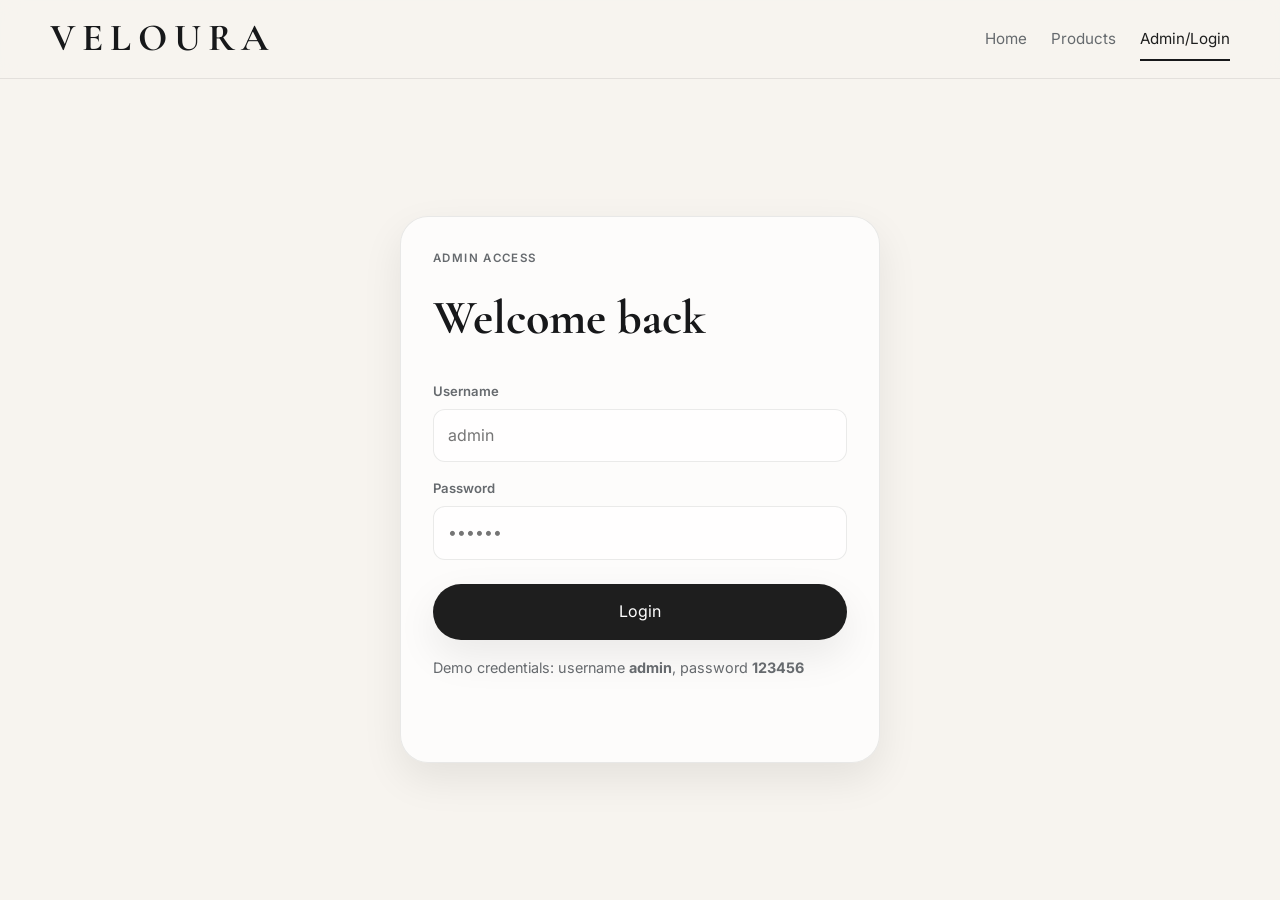
==== admin.html @ eae405dd "Version1OfSite" ====
<!DOCTYPE html>
<html lang="en">
  <head>
    <meta charset="UTF-8" />
    <meta name="viewport" content="width=device-width, initial-scale=1.0" />
    <title>Admin Dashboard | Veloura</title>
    <link rel="preconnect" href="https://fonts.googleapis.com" />
    <link rel="preconnect" href="https://fonts.gstatic.com" crossorigin />
    <link
      href="https://fonts.googleapis.com/css2?family=Cormorant+Garamond:wght@500;600;700&family=Inter:wght@400;500;600;700&display=swap"
      rel="stylesheet"
    />
    <link rel="stylesheet" href="css/style.css" />
    <link rel="stylesheet" href="css/admin.css" />
    <link rel="stylesheet" href="css/responsive.css" />
  </head>
  <body class="admin-body">
    <header class="site-header admin-header">
      <div class="container nav-wrapper">
        <a href="index.html" class="brand" aria-label="Veloura Home">VELOURA</a>
        <nav class="main-nav" id="main-nav" aria-label="Main navigation">
          <a href="index.html">Storefront</a>
          <a href="products.html">Products</a>
          <a href="admin.html" class="active">Dashboard</a>
        </nav>
        <button id="logout-btn" class="btn btn-secondary" type="button">Logout</button>
      </div>
    </header>

    <main class="admin-shell">
      <div class="container admin-layout">
        <aside class="admin-sidebar">
          <div class="sidebar-card">
            <p class="eyebrow">Control Panel</p>
            <h2>Admin</h2>
            <ul class="sidebar-menu">
              <li><a href="#stats">Overview</a></li>
              <li><a href="#product-management">Products</a></li>
              <li><a href="#category-management">Categories</a></li>
            </ul>
          </div>
        </aside>

        <section class="admin-main">
          <div id="stats" class="dashboard-grid">
            <div class="stat-card">
              <span>Total Products</span>
              <strong id="stat-total-products">0</strong>
            </div>
            <div class="stat-card">
              <span>Total Categories</span>
              <strong id="stat-total-categories">0</strong>
            </div>
            <div class="stat-card">
              <span>Active Products</span>
              <strong id="stat-active-products">0</strong>
            </div>
            <div class="stat-card">
              <span>Out of Stock</span>
              <strong id="stat-out-of-stock">0</strong>
            </div>
          </div>

          <div id="product-management" class="admin-panel">
            <div class="panel-header">
              <h3>Product Management</h3>
            </div>

            <form id="product-form" class="admin-form">
              <input type="hidden" id="product-id" />

              <div class="form-grid">
                <div class="form-group">
                  <label for="product-name">Product Name</label>
                  <input id="product-name" name="productName" type="text" required />
                </div>

                <div class="form-group">
                  <label for="product-sku">SKU</label>
                  <input id="product-sku" name="sku" type="text" required />
                </div>

                <div class="form-group">
                  <label for="product-category">Category</label>
                  <select id="product-category" name="category" required>
                    <option value="">Select Category</option>
                  </select>
                </div>

                <div class="form-group">
                  <label for="product-price">Price</label>
                  <input id="product-price" name="price" type="number" min="0" step="0.01" required />
                </div>

                <div class="form-group">
                  <label for="product-quantity">Quantity</label>
                  <input id="product-quantity" name="quantity" type="number" min="0" required />
                </div>

                <div class="form-group">
                  <label for="product-status">Status</label>
                  <select id="product-status" name="status">
                    <option value="active">Active</option>
                    <option value="inactive">Inactive</option>
                    <option value="out of stock">Out of Stock</option>
                  </select>
                </div>

                <div class="form-group full-width">
                  <label for="product-description">Description</label>
                  <textarea id="product-description" name="description" rows="4" required></textarea>
                </div>

                <div class="form-group">
                  <label for="product-sizes">Sizes</label>
                  <input id="product-sizes" name="sizes" type="text" placeholder="S, M, L, XL" />
                </div>

                <div class="form-group">
                  <label for="product-colors">Colors</label>
                  <input id="product-colors" name="colors" type="text" placeholder="Black, White" />
                </div>

                <div class="form-group full-width">
                  <label for="product-image">Main Image URL</label>
                  <input id="product-image" name="image" type="url" required />
                </div>

                <div class="form-group full-width">
                  <label for="product-images">Additional Images URL (comma separated)</label>
                  <input id="product-images" name="images" type="text" placeholder="https://..., https://..." />
                </div>
              </div>

              <div class="form-actions">
                <button type="submit" class="btn btn-primary" id="save-product-btn">Save Product</button>
                <button type="button" class="btn btn-secondary" id="cancel-product-edit">Cancel</button>
              </div>
            </form>
          </div>

          <div id="category-management" class="admin-panel">
            <div class="panel-header">
              <h3>Category Management</h3>
            </div>

            <form id="category-form" class="admin-form compact-form">
              <input type="hidden" id="category-id" />

              <div class="form-grid">
                <div class="form-group">
                  <label for="category-name">Category Name</label>
                  <input id="category-name" name="categoryName" type="text" required />
                </div>

                <div class="form-group">
                  <label for="category-image">Category Image URL</label>
                  <input id="category-image" name="categoryImage" type="url" required />
                </div>
              </div>

              <div class="form-actions">
                <button type="submit" class="btn btn-primary">Save Category</button>
                <button type="button" class="btn btn-secondary" id="cancel-category-edit">Cancel</button>
              </div>
            </form>
          </div>

          <div class="admin-panel">
            <div class="panel-header">
              <h3>Products List</h3>
            </div>
            <div id="admin-product-list" class="table-wrapper"></div>
          </div>

          <div class="admin-panel">
            <div class="panel-header">
              <h3>Categories List</h3>
            </div>
            <div id="admin-category-list" class="category-list"></div>
          </div>
        </section>
      </div>
    </main>

    <div id="toast" class="toast" aria-live="polite"></div>

    <script src="js/data.js"></script>
    <script src="js/storage.js"></script>
    <script src="js/main.js"></script>
    <script src="js/admin.js"></script>
  </body>
</html>
---- css/style.css ----
:root {
  --bg: #f7f4ef;
  --surface: #fffdfb;
  --surface-strong: #f1e9e1;
  --text: #17181a;
  --muted: #666a6e;
  --border: rgba(23, 24, 26, 0.09);
  --shadow: 0 16px 40px rgba(15, 16, 18, 0.08);
  --primary: #1e1e1e;
  --primary-soft: #f3eee7;
  --accent: #c89b75;
  --success: #2e7d5e;
  --danger: #b24a3c;
  --warning: #d7a85c;
  --radius: 18px;
  --container: 1180px;
}

* {
  box-sizing: border-box;
}

html {
  scroll-behavior: smooth;
}

body {
  margin: 0;
  font-family: 'Inter', sans-serif;
  background: var(--bg);
  color: var(--text);
  line-height: 1.6;
}

a {
  text-decoration: none;
  color: inherit;
}

img {
  max-width: 100%;
  display: block;
}

button,
input,
select,
textarea {
  font: inherit;
}

.container {
  width: min(var(--container), calc(100% - 2rem));
  margin: 0 auto;
}

.site-header {
  position: sticky;
  top: 0;
  z-index: 20;
  background: rgba(247, 244, 239, 0.9);
  backdrop-filter: blur(10px);
  border-bottom: 1px solid var(--border);
}

.nav-wrapper {
  display: flex;
  align-items: center;
  justify-content: space-between;
  gap: 1rem;
  min-height: 78px;
}

.brand {
  font-family: 'Cormorant Garamond', serif;
  font-size: clamp(2.2rem, 3vw, 3rem);
  letter-spacing: 0.18em;
  font-weight: 700;
}

.main-nav {
  display: flex;
  align-items: center;
  gap: 1.5rem;
  color: var(--muted);
}

.main-nav a {
  position: relative;
  font-size: 0.95rem;
  transition: color 0.2s ease;
}

.main-nav a:hover,
.main-nav a.active {
  color: var(--primary);
}

.main-nav a::after {
  content: '';
  position: absolute;
  left: 0;
  bottom: -10px;
  width: 100%;
  height: 2px;
  background: var(--text);
  transform: scaleX(0);
  transform-origin: left;
  transition: transform 0.2s ease;
}

.main-nav a:hover::after,
.main-nav a.active::after {
  transform: scaleX(1);
}

.nav-cta,
.btn {
  display: inline-flex;
  align-items: center;
  justify-content: center;
  border-radius: 999px;
  border: 1px solid transparent;
  padding: 0.9rem 1.5rem;
  cursor: pointer;
  transition: all 0.2s ease;
}

.nav-cta,
.btn-primary {
  background: var(--primary);
  color: #fff;
  box-shadow: var(--shadow);
}

.nav-cta:hover,
.btn-primary:hover {
  transform: translateY(-1px);
}

.btn-secondary {
  background: transparent;
  border-color: var(--border);
  color: var(--text);
}

.btn-secondary:hover {
  background: rgba(23, 24, 26, 0.04);
}

.hero {
  padding: 4.5rem 0 2rem;
}

.hero-grid {
  display: grid;
  grid-template-columns: 1.05fr 1fr;
  gap: 2rem;
  align-items: center;
}

.eyebrow {
  margin: 0 0 0.8rem;
  letter-spacing: 0.12em;
  text-transform: uppercase;
  color: var(--muted);
  font-size: 0.72rem;
  font-weight: 600;
}

.hero-copy h1,
.page-hero h1,
.story-copy h2 {
  margin: 0;
  font-family: 'Cormorant Garamond', serif;
  font-size: clamp(3.2rem, 6vw, 5.2rem);
  line-height: 0.95;
  letter-spacing: -0.04em;
}

.hero-copy p:not(.eyebrow) {
  max-width: 540px;
  margin-top: 1rem;
  color: var(--muted);
  font-size: 1.06rem;
}

.hero-actions {
  display: flex;
  flex-wrap: wrap;
  gap: 1rem;
  margin-top: 2rem;
}

.hero-visual .image-frame {
  position: relative;
  border-radius: 30px;
  overflow: hidden;
  box-shadow: var(--shadow);
}

.hero-visual .image-frame img {
  width: 100%;
  height: 620px;
  object-fit: cover;
}

.section {
  padding: 3rem 0;
}

.muted-section {
  background: rgba(255, 255, 255, 0.34);
}

.section-heading {
  display: flex;
  align-items: end;
  justify-content: space-between;
  gap: 1rem;
  margin-bottom: 1.6rem;
}

.section-heading span {
  display: block;
  color: var(--muted);
  text-transform: uppercase;
  letter-spacing: 0.12em;
  font-size: 0.72rem;
}

.section-heading h2 {
  margin: 0;
  font-family: 'Cormorant Garamond', serif;
  font-size: clamp(2.3rem, 4vw, 3.2rem);
}

.product-grid,
.category-grid {
  display: grid;
  grid-template-columns: repeat(4, minmax(0, 1fr));
  gap: 1.5rem;
}

.product-card,
.category-card {
  background: rgba(255,255,255,0.45);
  border: 1px solid var(--border);
  border-radius: var(--radius);
  overflow: hidden;
  box-shadow: 0 10px 30px rgba(18,18,18,0.04);
  transition: transform 0.2s ease, box-shadow 0.2s ease;
}

.product-card:hover,
.category-card:hover {
  transform: translateY(-4px);
  box-shadow: 0 18px 36px rgba(18,18,18,0.08);
}

.product-image-wrap {
  position: relative;
  overflow: hidden;
}

.product-image-wrap img {
  width: 100%;
  height: 320px;
  object-fit: cover;
}

.product-status {
  position: absolute;
  top: 16px;
  left: 16px;
  display: inline-flex;
  align-items: center;
  justify-content: center;
  min-height: 28px;
  padding: 0.35rem 0.7rem;
  border-radius: 999px;
  font-size: 0.72rem;
  font-weight: 600;
}

.status-in {
  background: rgba(46, 125, 94, 0.12);
  color: var(--success);
}

.status-out {
  background: rgba(178, 74, 60, 0.12);
  color: var(--danger);
}

.product-info {
  padding: 1rem 1rem 1.2rem;
}

.product-category {
  color: var(--muted);
  text-transform: uppercase;
  letter-spacing: 0.08em;
  font-size: 0.72rem;
  margin: 0 0 0.5rem;
}

.product-info h3 {
  margin: 0 0 0.8rem;
  font-size: 1.16rem;
}

.product-meta {
  display: flex;
  justify-content: space-between;
  align-items: center;
  margin-bottom: 1rem;
  color: var(--text);
}

.card-btn {
  width: 100%;
}

.category-grid {
  grid-template-columns: repeat(3, minmax(0, 1fr));
}

.category-card {
  position: relative;
  min-height: 250px;
}

.category-card img {
  width: 100%;
  height: 100%;
  min-height: 250px;
  object-fit: cover;
}

.category-overlay {
  position: absolute;
  inset: 0;
  display: grid;
  place-items: center;
  background: rgba(17, 17, 17, 0.35);
  color: #fff;
  font-size: 1.4rem;
  font-weight: 600;
  letter-spacing: 0.04em;
}

.story-grid {
  display: grid;
  grid-template-columns: 1fr 1fr;
  gap: 2rem;
  align-items: center;
}

.story-copy h2 {
  margin-bottom: 1rem;
  font-size: clamp(2.8rem, 5vw, 4.2rem);
}

.story-copy p {
  color: var(--muted);
}

.story-visual img {
  width: 100%;
  min-height: 460px;
  object-fit: cover;
  border-radius: 24px;
  box-shadow: var(--shadow);
}

.page-hero {
  padding: 4.2rem 0 2rem;
  background: linear-gradient(180deg, rgba(230, 221, 210, 0.7), rgba(247, 244, 239, 0));
}

.page-hero .container {
  text-align: center;
}

.catalog-section {
  padding-top: 1.5rem;
}

.filters-panel {
  display: grid;
  grid-template-columns: 2fr 1.2fr 1fr 1fr 1.2fr auto;
  align-items: end;
  gap: 1rem;
  background: rgba(255,255,255,0.55);
  border: 1px solid var(--border);
  border-radius: 20px;
  padding: 1.25rem;
  margin-bottom: 1.5rem;
}

.filter-group {
  display: flex;
  flex-direction: column;
  gap: 0.45rem;
}

.filter-group label {
  font-size: 0.78rem;
  color: var(--muted);
  font-weight: 600;
}

.filter-group input,
.filter-group select,
.form-group input,
.form-group select,
.form-group textarea,
.auth-form input {
  width: 100%;
  border: 1px solid var(--border);
  border-radius: 12px;
  background: rgba(255,255,255,0.75);
  min-height: 48px;
  padding: 0.8rem 0.9rem;
  color: var(--text);
}

.filter-actions {
  display: flex;
  gap: 0.75rem;
  align-items: center;
}

.catalog-toolbar {
  margin-bottom: 1.2rem;
  color: var(--muted);
  font-size: 0.95rem;
}

.empty-state {
  padding: 2rem;
  background: rgba(255,255,255,0.6);
  border: 1px solid var(--border);
  border-radius: 20px;
  text-align: center;
  color: var(--muted);
}

.product-detail-shell {
  padding: 4rem 0;
}

.detail-layout {
  display: grid;
  grid-template-columns: 1.2fr 1fr;
  gap: 2.5rem;
  align-items: start;
}

.detail-gallery {
  display: grid;
  gap: 1rem;
}

.detail-main-image {
  width: 100%;
  height: 620px;
  object-fit: cover;
  border-radius: 24px;
  box-shadow: var(--shadow);
}

.thumb-row {
  display: grid;
  grid-template-columns: repeat(3, minmax(0, 1fr));
  gap: 0.75rem;
}

.detail-thumb {
  border-radius: 14px;
  height: 120px;
  width: 100%;
  object-fit: cover;
}

.detail-content h1 {
  margin: 0;
  font-family: 'Cormorant Garamond', serif;
  font-size: clamp(2.8rem, 5vw, 4rem);
  line-height: 1;
}

.detail-price-row {
  display: flex;
  align-items: center;
  gap: 1rem;
  margin: 1rem 0;
}

.detail-price {
  font-size: 2rem;
  font-weight: 700;
}

.detail-description {
  color: var(--muted);
  font-size: 1.02rem;
}

.detail-meta-grid {
  display: grid;
  grid-template-columns: repeat(2, minmax(0, 1fr));
  gap: 1rem;
  margin: 1.5rem 0;
}

.meta-label {
  display: block;
  color: var(--muted);
  margin-bottom: 0.4rem;
  font-size: 0.78rem;
  letter-spacing: 0.08em;
  text-transform: uppercase;
}

.detail-specs {
  display: grid;
  grid-template-columns: repeat(2, minmax(0, 1fr));
  gap: 1rem;
  margin-bottom: 1.5rem;
}

.detail-specs p {
  margin: 0;
}

.detail-actions {
  display: flex;
  gap: 1rem;
}

.auth-page-body {
  min-height: 100vh;
  display: flex;
  flex-direction: column;
}

.auth-page {
  flex: 1;
  display: grid;
  place-items: center;
  padding: 3rem 1rem;
}

.auth-card {
  width: min(100%, 480px);
  background: rgba(255,255,255,0.75);
  border: 1px solid var(--border);
  border-radius: 28px;
  box-shadow: var(--shadow);
  padding: 2rem;
}

.auth-card h1 {
  margin: 0 0 1.5rem;
  font-family: 'Cormorant Garamond', serif;
  font-size: clamp(2.4rem, 4vw, 3rem);
}

.auth-form,
.admin-form {
  display: grid;
  gap: 1rem;
}

.form-group {
  display: flex;
  flex-direction: column;
  gap: 0.45rem;
}

.form-group label {
  font-size: 0.82rem;
  font-weight: 600;
  color: var(--muted);
}

.btn-block {
  width: 100%;
  margin-top: 0.5rem;
}

.demo-credentials {
  margin-top: 1rem;
  color: var(--muted);
  font-size: 0.9rem;
}

.form-message {
  min-height: 22px;
  margin-top: 0.75rem;
  font-size: 0.92rem;
}

.form-message.error {
  color: var(--danger);
}

.form-message.success {
  color: var(--success);
}

.site-footer {
  border-top: 1px solid var(--border);
  background: rgba(255,255,255,0.45);
  padding: 1.2rem 0;
}

.footer-inner {
  display: flex;
  justify-content: space-between;
  align-items: center;
  gap: 1rem;
}

.footer-brand {
  font-size: 2.1rem;
}

.footer-links {
  display: flex;
  align-items: center;
  gap: 1rem;
  color: var(--muted);
}

.toast {
  position: fixed;
  bottom: 24px;
  right: 24px;
  z-index: 1000;
  display: inline-flex;
  align-items: center;
  min-height: 52px;
  max-width: 360px;
  padding: 0.8rem 1rem;
  border-radius: 12px;
  background: rgba(23, 24, 26, 0.9);
  color: #fff;
  box-shadow: var(--shadow);
  opacity: 0;
  pointer-events: none;
  transform: translateY(10px);
  transition: all 0.25s ease;
}

.toast.show {
  opacity: 1;
  transform: translateY(0);
}

.toast.success {
  background: rgba(46, 125, 94, 0.95);
}

.toast.error {
  background: rgba(178, 74, 60, 0.95);
}

.menu-toggle {
  display: none;
  flex-direction: column;
  gap: 5px;
  width: 46px;
  min-height: 46px;
  border: 1px solid var(--border);
  background: rgba(255,255,255,0.8);
  border-radius: 12px;
  padding: 0.7rem 0.6rem;
  cursor: pointer;
}

.menu-toggle span {
  display: block;
  width: 100%;
  height: 2px;
  background: var(--text);
}
---- css/admin.css ----
.admin-body {
  background: #f8f5f1;
}

.admin-header {
  background: rgba(248, 245, 241, 0.9);
}

.admin-shell {
  padding: 2.5rem 0 4rem;
}

.admin-layout {
  display: grid;
  grid-template-columns: 260px minmax(0, 1fr);
  gap: 1.5rem;
  align-items: start;
}

.admin-sidebar {
  position: sticky;
  top: 94px;
}

.sidebar-card,
.admin-panel,
.stat-card {
  background: rgba(255,255,255,0.75);
  border: 1px solid var(--border);
  border-radius: 24px;
  box-shadow: 0 14px 30px rgba(18,18,18,0.04);
}

.sidebar-card {
  padding: 1.2rem;
}

.sidebar-card h2 {
  margin: 0 0 0.8rem;
  font-family: 'Cormorant Garamond', serif;
  font-size: 2.5rem;
}

.sidebar-menu {
  list-style: none;
  margin: 0;
  padding: 0;
  display: grid;
  gap: 0.6rem;
}

.sidebar-menu a {
  display: block;
  padding: 0.7rem 0.8rem;
  border-radius: 12px;
  color: var(--muted);
  transition: all 0.2s ease;
}

.sidebar-menu a:hover {
  background: rgba(23, 24, 26, 0.04);
  color: var(--text);
}

.admin-main {
  display: grid;
  gap: 1.5rem;
}

.dashboard-grid {
  display: grid;
  grid-template-columns: repeat(4, minmax(0, 1fr));
  gap: 1rem;
}

.stat-card {
  padding: 1.25rem 1.1rem;
  display: grid;
  gap: 0.4rem;
}

.stat-card span {
  font-size: 0.8rem;
  color: var(--muted);
  text-transform: uppercase;
  letter-spacing: 0.08em;
}

.stat-card strong {
  font-size: clamp(1.8rem, 3vw, 2.5rem);
  font-weight: 700;
}

.admin-panel {
  padding: 1.2rem;
}

.panel-header {
  display: flex;
  align-items: center;
  justify-content: space-between;
  margin-bottom: 1rem;
}

.panel-header h3 {
  margin: 0;
  font-size: 1.5rem;
  font-weight: 700;
}

.form-grid {
  display: grid;
  grid-template-columns: repeat(2, minmax(0, 1fr));
  gap: 1rem;
}

.full-width {
  grid-column: 1 / -1;
}

.form-actions {
  display: flex;
  flex-wrap: wrap;
  gap: 0.8rem;
  margin-top: 1rem;
}

.table-wrapper {
  overflow-x: auto;
}

.admin-table {
  width: 100%;
  border-collapse: collapse;
}

.admin-table th,
.admin-table td {
  padding: 0.8rem 0.75rem;
  text-align: left;
  border-bottom: 1px solid var(--border);
  vertical-align: middle;
}

.admin-table th {
  font-size: 0.8rem;
  color: var(--muted);
  text-transform: uppercase;
  letter-spacing: 0.08em;
}

.product-thumb {
  width: 64px;
  height: 64px;
  object-fit: cover;
  border-radius: 12px;
}

.action-cell {
  display: flex;
  flex-wrap: wrap;
  gap: 0.5rem;
}

.category-item {
  display: grid;
  grid-template-columns: 80px 1fr auto;
  align-items: center;
  gap: 0.8rem;
  padding: 0.75rem 0;
  border-top: 1px solid var(--border);
}

.category-thumb {
  width: 70px;
  height: 70px;
  border-radius: 12px;
  overflow: hidden;
}

.category-thumb img {
  width: 100%;
  height: 100%;
  object-fit: cover;
}

.category-actions {
  display: flex;
  gap: 0.5rem;
  justify-content: flex-end;
}

.action-btn {
  min-height: 38px;
  padding: 0.55rem 0.8rem;
  border-radius: 10px;
  border: 1px solid var(--border);
  background: transparent;
  cursor: pointer;
  transition: all 0.2s ease;
}

.action-btn:hover {
  background: rgba(23, 24, 26, 0.04);
}

.action-btn.delete {
  color: var(--danger);
  border-color: rgba(178, 74, 60, 0.25);
}

.category-list {
  display: grid;
  gap: 0.7rem;
}

.compact-form {
  padding-bottom: 0.5rem;
}

@media (max-width: 900px) {
  .admin-layout {
    grid-template-columns: 1fr;
  }

  .admin-sidebar {
    position: static;
  }
}

@media (max-width: 680px) {
  .form-grid,
  .dashboard-grid {
    grid-template-columns: 1fr;
  }

  .admin-table,
  .admin-table tbody,
  .admin-table thead,
  .admin-table tr,
  .admin-table th,
  .admin-table td {
    display: block;
    width: 100%;
  }

  .admin-table thead {
    display: none;
  }

  .admin-table tr {
    border: 1px solid var(--border);
    border-radius: 16px;
    padding: 0.75rem;
    margin-bottom: 1rem;
    background: rgba(255,255,255,0.65);
  }

  .admin-table td {
    border: none;
    padding: 0.45rem 0;
  }

  .admin-table td::before {
    content: attr(data-label);
    display: block;
    font-size: 0.72rem;
    color: var(--muted);
    text-transform: uppercase;
    letter-spacing: 0.08em;
    margin-bottom: 0.2rem;
  }

  .product-thumb-cell {
    display: none;
  }

  .category-item {
    grid-template-columns: 1fr;
    align-items: flex-start;
  }

  .category-thumb {
    width: 100%;
    height: 140px;
  }

  .category-actions {
    justify-content: flex-start;
  }
}
---- css/responsive.css ----
@media (max-width: 1024px) {
  .product-grid {
    grid-template-columns: repeat(3, minmax(0, 1fr));
  }

  .filters-panel {
    grid-template-columns: repeat(2, minmax(0, 1fr));
  }

  .detail-layout {
    grid-template-columns: 1fr;
  }
}

@media (max-width: 768px) {
  .menu-toggle {
    display: flex;
  }

  .main-nav {
    position: absolute;
    top: calc(100% + 0.5rem);
    left: 1rem;
    right: 1rem;
    display: none;
    flex-direction: column;
    align-items: flex-start;
    padding: 1rem 1.2rem;
    background: rgba(247, 244, 239, 0.98);
    border: 1px solid var(--border);
    border-radius: 16px;
    box-shadow: var(--shadow);
  }

  .main-nav.open {
    display: flex;
  }

  .nav-cta {
    display: none;
  }

  .hero-grid,
  .story-grid,
  .product-grid,
  .category-grid,
  .detail-meta-grid,
  .detail-specs {
    grid-template-columns: 1fr;
  }

  .product-grid {
    grid-template-columns: 1fr;
  }

  .filters-panel {
    grid-template-columns: 1fr;
  }

  .filter-actions {
    width: 100%;
    justify-content: stretch;
  }

  .filter-actions .btn {
    flex: 1;
  }

  .page-hero {
    padding-top: 3rem;
  }

  .hero-copy h1,
  .page-hero h1 {
    font-size: 3rem;
  }

  .product-image-wrap img,
  .detail-main-image {
    height: 420px;
  }

  .admin-layout {
    display: block;
  }

  .admin-sidebar {
    margin-bottom: 1rem;
  }

  .dashboard-grid {
    grid-template-columns: 1fr 1fr;
  }
}

@media (max-width: 480px) {
  .container {
    width: min(var(--container), calc(100% - 1rem));
  }

  .hero,
  .section {
    padding-top: 2.2rem;
  }

  .site-header {
    position: sticky;
  }

  .brand {
    font-size: 2rem;
  }

  .hero-copy h1,
  .page-hero h1 {
    font-size: 2.5rem;
  }

  .dashboard-grid {
    grid-template-columns: 1fr;
  }

  .footer-inner {
    flex-direction: column;
    text-align: center;
  }
}
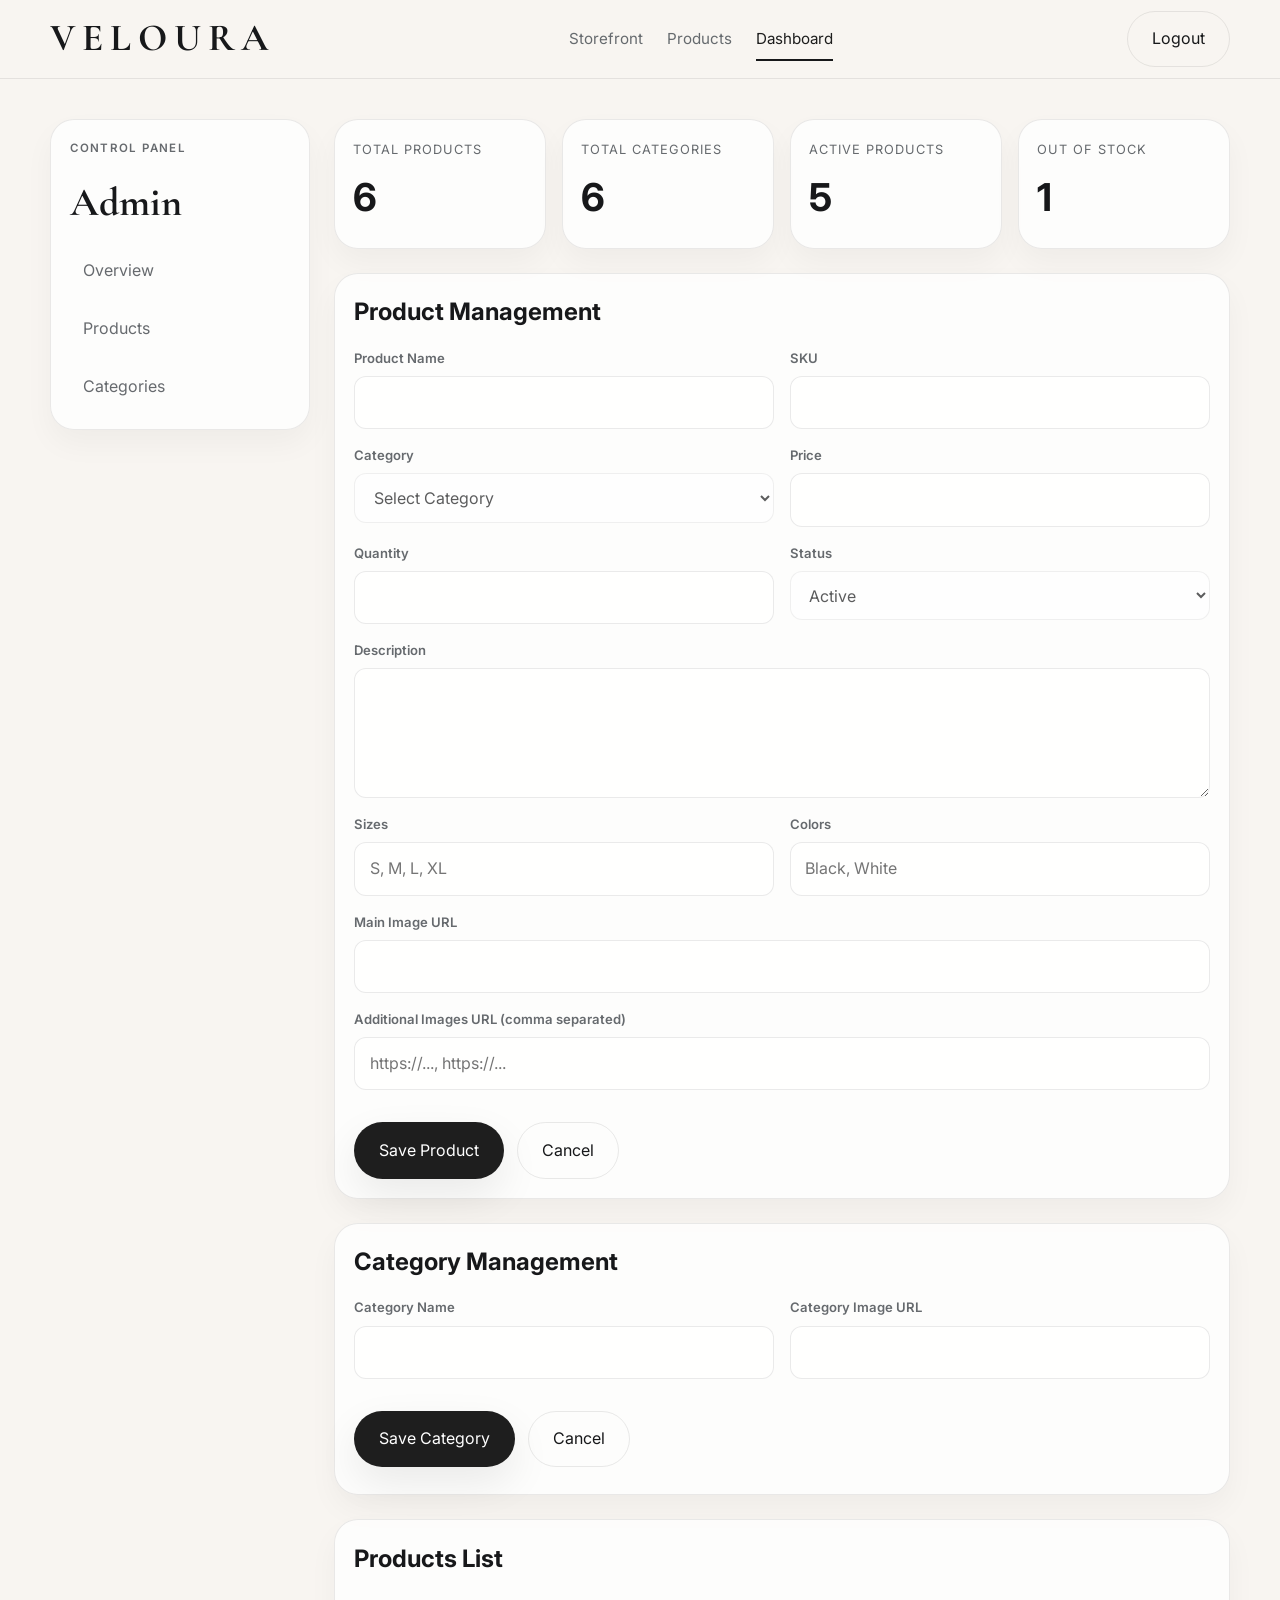
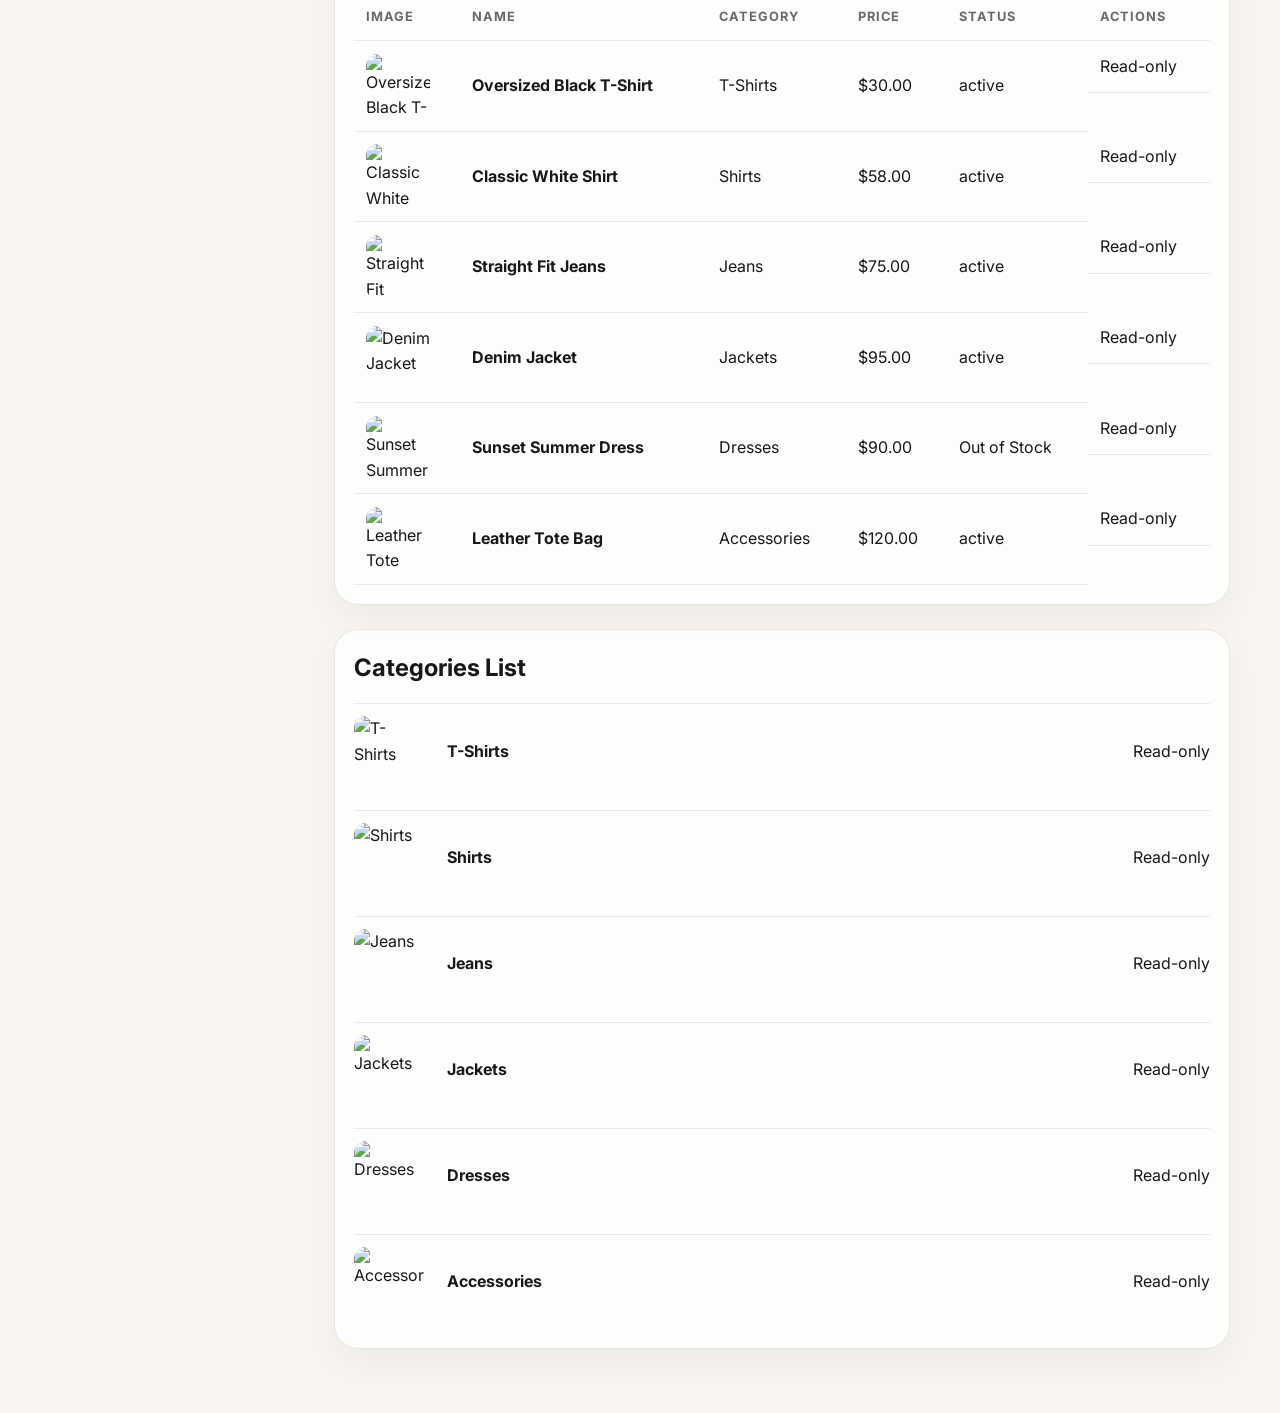
==== commit 409e28f3: "v4" ====
--- a/admin.html
+++ b/admin.html
@@ -18,6 +18,11 @@
     <header class="site-header admin-header">
       <div class="container nav-wrapper">
         <a href="index.html" class="brand" aria-label="Veloura Home">VELOURA</a>
+        <button class="menu-toggle" type="button" aria-label="Toggle menu">
+          <span></span>
+          <span></span>
+          <span></span>
+        </button>
         <nav class="main-nav" id="main-nav" aria-label="Main navigation">
           <a href="index.html">Storefront</a>
           <a href="products.html">Products</a>
--- a/css/style.css
+++ b/css/style.css
@@ -185,6 +185,23 @@
   font-size: 1.06rem;
 }
 
+.hero-meta {
+  display: flex;
+  flex-wrap: wrap;
+  gap: 0.8rem 1.2rem;
+  margin-top: 1.4rem;
+  color: var(--muted);
+  font-size: 0.82rem;
+  font-weight: 600;
+}
+
+.hero-meta span {
+  padding: 0.5rem 0.8rem;
+  border-radius: 999px;
+  background: rgba(255, 255, 255, 0.55);
+  border: 1px solid var(--border);
+}
+
 .hero-actions {
   display: flex;
   flex-wrap: wrap;
@@ -209,8 +226,75 @@
   padding: 3rem 0;
 }
 
+.trust-bar {
+  padding: 1rem 0 0;
+}
+
+.trust-grid {
+  display: grid;
+  grid-template-columns: repeat(3, minmax(0, 1fr));
+  gap: 1rem;
+}
+
+.trust-item {
+  display: flex;
+  flex-direction: column;
+  gap: 0.25rem;
+  padding: 1rem 1.2rem;
+  border-radius: 16px;
+  background: rgba(255, 255, 255, 0.58);
+  border: 1px solid var(--border);
+}
+
+.trust-item strong {
+  font-size: 0.95rem;
+}
+
+.trust-item span {
+  color: var(--muted);
+  font-size: 0.85rem;
+}
+
 .muted-section {
   background: rgba(255, 255, 255, 0.34);
+}
+
+.feature-grid {
+  display: grid;
+  grid-template-columns: repeat(3, minmax(0, 1fr));
+  gap: 1.5rem;
+}
+
+.feature-card {
+  padding: 1.6rem 1.4rem;
+  border-radius: 22px;
+  background: rgba(255, 255, 255, 0.7);
+  border: 1px solid var(--border);
+  box-shadow: 0 10px 30px rgba(18, 18, 18, 0.03);
+}
+
+.feature-icon {
+  display: inline-flex;
+  align-items: center;
+  justify-content: center;
+  width: 2.6rem;
+  height: 2.6rem;
+  border-radius: 50%;
+  margin-bottom: 0.8rem;
+  color: var(--primary);
+  background: rgba(200, 155, 117, 0.12);
+  font-size: 0.8rem;
+  font-weight: 700;
+}
+
+.feature-card h3 {
+  margin: 0 0 0.7rem;
+  font-size: 1.2rem;
+}
+
+.feature-card p {
+  margin: 0;
+  color: var(--muted);
 }
 
 .section-heading {
@@ -389,7 +473,7 @@
 
 .filters-panel {
   display: grid;
-  grid-template-columns: 2fr 1.2fr 1fr 1fr 1.2fr auto;
+  grid-template-columns: 1.6fr 1.2fr 1fr 1fr 1.2fr 1.1fr auto;
   align-items: end;
   gap: 1rem;
   background: rgba(255,255,255,0.55);
--- a/css/responsive.css
+++ b/css/responsive.css
@@ -1,5 +1,6 @@
 @media (max-width: 1024px) {
-  .product-grid {
+  .product-grid,
+  .feature-grid {
     grid-template-columns: repeat(3, minmax(0, 1fr));
   }
 
@@ -44,6 +45,8 @@
   .story-grid,
   .product-grid,
   .category-grid,
+  .feature-grid,
+  .trust-grid,
   .detail-meta-grid,
   .detail-specs {
     grid-template-columns: 1fr;
@@ -55,6 +58,10 @@
 
   .filters-panel {
     grid-template-columns: 1fr;
+  }
+
+  .hero-meta {
+    justify-content: flex-start;
   }
 
   .filter-actions {
